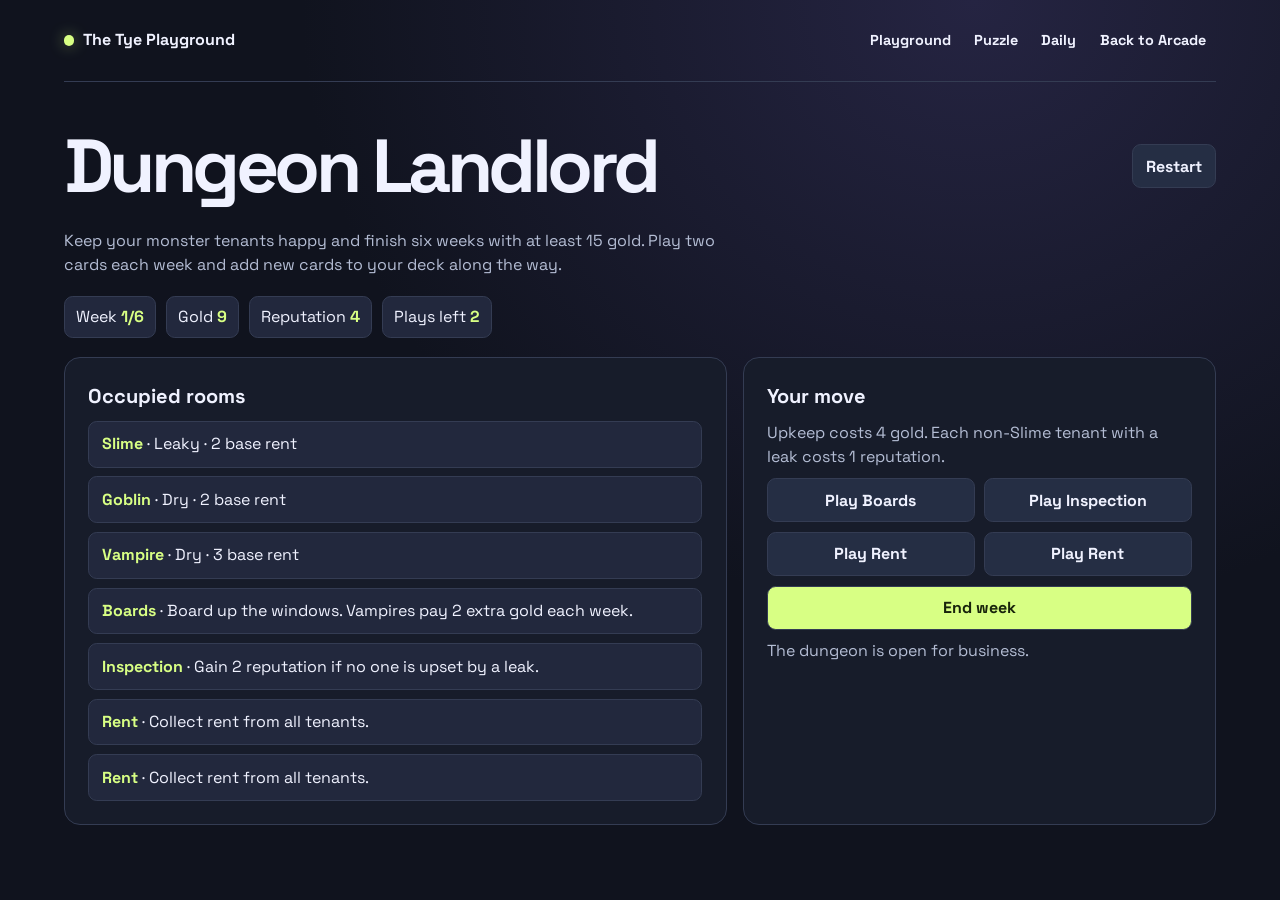
==== games/dungeon-landlord/index.html @ c092c9f3 "Add five strategy games to the Playground arcade" ====
<!doctype html>
<html lang="en">
<head>
<meta charset="utf-8">
<meta name="viewport" content="width=device-width,initial-scale=1">
<title>Dungeon Landlord — The Tye Playground</title>
<meta name="description" content="Build a deck, collect rent from monsters, and keep the dungeon solvent.">
<link rel="stylesheet" href="../../playground.css">
<link rel="stylesheet" href="../games.css">
<script src="../arcade-games.js" defer></script>
</head>
<body data-game="dungeon-landlord">
<header class="tye-header"><a class="tye-brand" href="../../">The Tye Playground</a><nav aria-label="Main"><a href="../../">Playground</a><a href="../../#pattern">Puzzle</a><a href="../../#daily">Daily</a><a href="../../404.html#games">Back to Arcade</a></nav></header>
<main>
<div class="heading"><h1>Dungeon Landlord</h1><button id="restart" type="button">Restart</button></div>
<p id="intro" class="intro"></p>
<div id="hud" class="hud" aria-label="Game status"></div>
<div class="layout">
<section class="panel" aria-labelledby="board-title"><h2 id="board-title"></h2><div id="board"></div></section>
<section class="panel"><h2>Your move</h2><p id="help"></p><div class="actions" id="actions" aria-label="Game actions" role="group"></div><p id="status" role="status"></p></section>
</div>
</main>
</body>
</html>
---- playground.css ----
@import url('https://fonts.googleapis.com/css2?family=Space+Grotesk:wght@400;500;600;700&family=Space+Mono:wght@400;700&display=swap');
:root{--tye-bg:#10131e;--tye-panel:#171c2a;--tye-line:#343c53;--tye-text:#f0f2ff;--tye-muted:#b4bdd4;--tye-accent:#d8ff84;--tye-focus:#ab9bff;--tye-font:'Space Grotesk',system-ui,sans-serif;--tye-backdrop:radial-gradient(ellipse at 76% 0%,#252442 0%,transparent 42rem),var(--tye-bg)}
.tye-header{width:min(72rem,calc(100% - 2rem));margin:auto;display:flex;align-items:center;justify-content:space-between;flex-wrap:wrap;gap:.45rem 1rem;padding:1.15rem 0;border-bottom:1px solid var(--tye-line);font:700 1rem/1.5 var(--tye-font);color:var(--tye-text)}
.tye-header nav{display:flex;gap:.15rem;flex-wrap:wrap;font-size:.9rem}
.tye-header a{display:inline-flex;align-items:center;min-height:44px;color:inherit;text-decoration:none}
.tye-header nav a{padding:.4rem .65rem;border-radius:.5rem}
.tye-header nav a:hover{background:var(--tye-panel)}
.tye-header nav [aria-current=page]{background:var(--tye-panel);color:var(--tye-accent)}
.tye-brand::before{content:"";display:inline-block;width:.65em;height:.65em;background:var(--tye-accent);border-radius:50%;margin-right:.55em;box-shadow:0 0 15px #d8ff8470}
.tye-header a:focus-visible,.play-link:focus-visible{outline:2px solid var(--tye-focus);outline-offset:3px}
  .arcade-grid{display:grid;grid-template-columns:repeat(3,minmax(0,1fr));gap:16px;margin:24px 0}
  .arcade-grid article{display:flex;flex-direction:column;border:1px solid #414862;border-radius:18px;overflow:hidden;background:#1e2335}
  .arcade-art{height:clamp(110px,20vw,195px);position:relative;overflow:hidden;background-size:20px 20px;background-image:linear-gradient(#ffffff13 1px,transparent 1px),linear-gradient(90deg,#ffffff13 1px,transparent 1px)}
  .arcade-art i{position:absolute;display:block}
  .sweep-art{background-color:#4c326e}
  .sweep-art i{width:44px;height:44px;border:2px solid #e7c8ff;border-radius:8px;transform:rotate(20deg);background:#7e52ba;box-shadow:0 0 24px #e7c8ff60}
  .sweep-art i:nth-child(1){left:18%;top:20%}.sweep-art i:nth-child(2){left:40%;top:53%;background:#d9ff86;border-color:#d9ff86}.sweep-art i:nth-child(3){left:69%;top:30%}
  .flight-art{background-color:#183952}
  .flight-art i{width:13%;height:33%;background:#80dfdb;border-radius:4px;box-shadow:0 0 20px #80dfdb60}
  .flight-art i:nth-child(1){left:62%;top:0}.flight-art i:nth-child(2){left:62%;bottom:0}.flight-art i:nth-child(3){left:24%;top:40%;width:33px;height:33px;border-radius:50%;background:#d9ff86}
  .arcade-copy{padding:clamp(14px,3vw,24px);display:flex;flex-direction:column;flex:1}
  .arcade-copy h3{font-size:24px;margin:0;color:inherit}
  .arcade-copy p:nth-of-type(2){margin-top:auto;padding-top:10px}
  .raccoon-art{display:grid;place-items:center;background-color:#50352e;font-size:clamp(48px,10vw,88px)}
  .arcade-copy .play-link{display:grid;place-items:center;text-decoration:none}
  .arcade-copy button,.arcade-copy .play-link{min-height:44px;border:0;border-radius:8px;background:#d9ff86;color:#19210f;padding:8px 12px;font:inherit;font-size:.95rem;font-weight:700;cursor:pointer}

.arcade-copy .play-link:hover,.arcade-copy button:hover{background:#eeffbe}
.playground-games .arcade-art{height:clamp(108px,14vw,145px)}
.playground-games .arcade-copy{padding:1rem}
.playground-games .arcade-copy p{margin:.5rem 0 1rem}
.playground-games .arcade-copy a{margin-top:auto}
@media(max-width:850px){.arcade-grid{grid-template-columns:repeat(2,minmax(0,1fr))}}
@media(max-width:590px){.arcade-grid{grid-template-columns:minmax(0,1fr)}.arcade-art{height:115px}}

.feature-art{display:grid;place-items:center;font-size:clamp(2rem,6vw,4.5rem)}
.town-that-copies-you-art{background-color:#284b41}
.haunted-mall-art{background-color:#462b5f}
.dungeon-landlord-art{background-color:#594137}
.midnight-delivery-art{background-color:#203d5c}
.pocket-planet-art{background-color:#343466}
.arcade-copy .play-link{margin-top:auto}
---- games/games.css ----
*{box-sizing:border-box}
body{margin:0;min-height:100vh;background:var(--tye-backdrop);color:var(--tye-text);font:1rem/1.5 var(--tye-font)}
main{width:min(72rem,calc(100% - 2rem));margin:2rem auto 3rem}
h1{font-size:clamp(2.2rem,7vw,4.7rem);letter-spacing:-.06em;line-height:1;margin:.2em 0}
h2{margin:0 0 .6rem;font-size:1.25rem}
p{margin:.6rem 0;color:var(--tye-muted)}
.intro{max-width:67ch}
.hud,.actions,.heading{display:flex;flex-wrap:wrap;gap:.6rem}
.heading{align-items:center;justify-content:space-between}
.hud{margin:1.2rem 0}
.hud span{background:#22283d;border:1px solid var(--tye-line);border-radius:.55rem;padding:.5rem .7rem}
.hud strong{color:var(--tye-accent)}
.layout{display:grid;grid-template-columns:minmax(0,1.4fr) minmax(0,1fr);gap:1rem}
.panel{padding:clamp(.8rem,2.5vw,1.45rem);background:var(--tye-panel);border:1px solid var(--tye-line);border-radius:1rem}
button{min-height:44px;padding:.5rem .8rem;font:700 1rem var(--tye-font);border:1px solid var(--tye-line);border-radius:.55rem;background:#252e44;color:var(--tye-text);cursor:pointer}
button:hover:not(:disabled){border-color:var(--tye-accent);background:#303c53}
button:disabled{opacity:.5;cursor:default}
button:focus-visible{outline:2px solid var(--tye-focus);outline-offset:3px}
.actions button{flex:1 1 9rem}
.actions .primary{background:var(--tye-accent);color:#18240b}
.actions .primary:hover:not(:disabled){background:#efffc7}
.map{display:grid;grid-template-columns:repeat(5,minmax(0,1fr));gap:.3rem}
.tile{display:grid;place-content:center;min-height:clamp(43px,8vw,75px);text-align:center;background:#26334a;border:1px solid var(--tye-line);border-radius:.4rem;font-size:clamp(.7rem,2vw,.94rem);overflow-wrap:anywhere}
.tile b{font-size:1.25rem;color:var(--tye-accent)}
.tile.blocked{background:#121521;color:#8d9ab8}
.tile.player{border-color:var(--tye-accent);background:#384438}
.tile.echo{box-shadow:inset 0 0 0 2px var(--tye-focus)}
.list{list-style:none;margin:0;padding:0;display:grid;gap:.55rem}
.list li{background:#22283d;border:1px solid var(--tye-line);border-radius:.55rem;padding:.65rem .8rem}
.list strong{color:var(--tye-accent)}
.outcome{color:var(--tye-accent);font-weight:700}
@media(max-width:700px){.layout{grid-template-columns:1fr}}
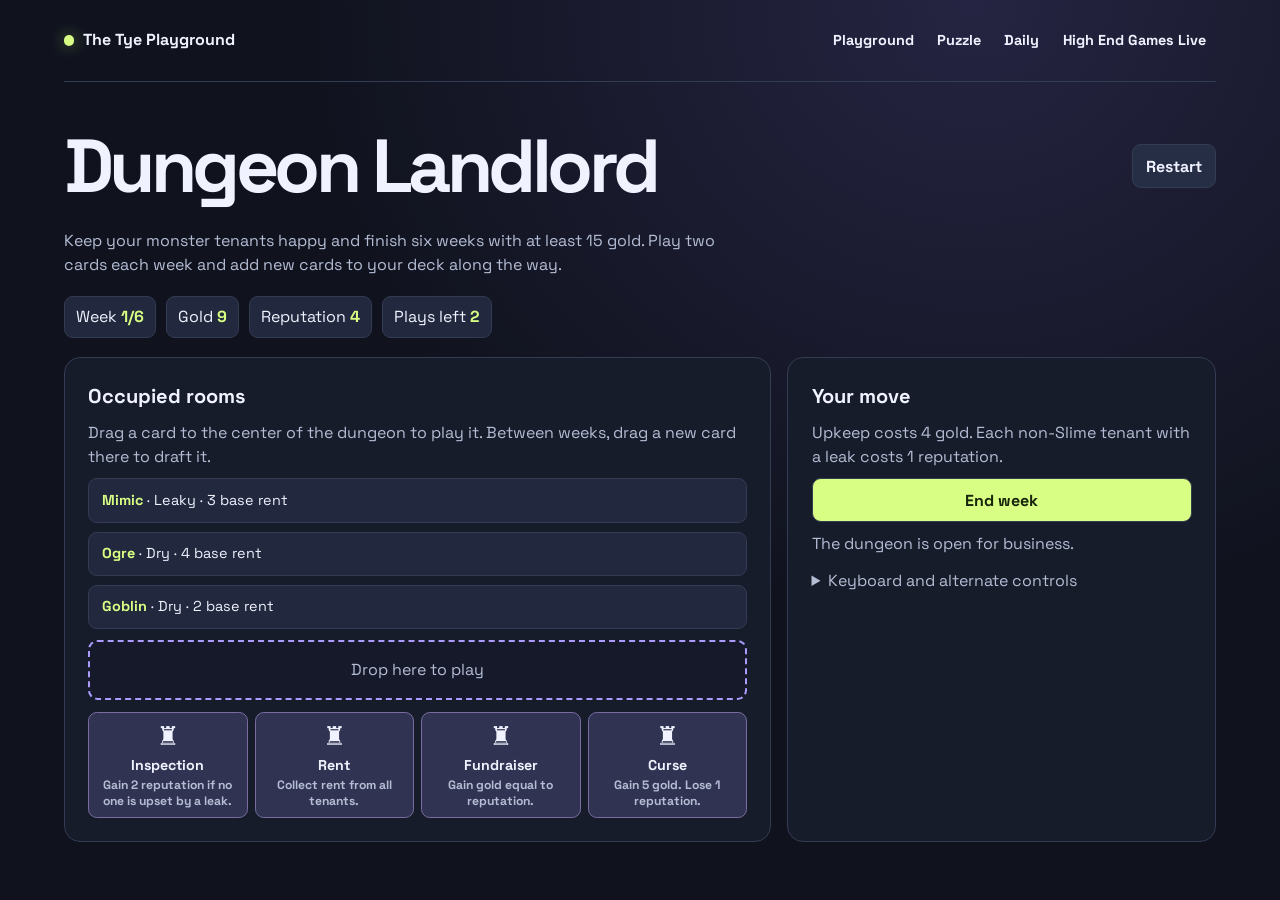
==== commit 6ee1ac6d: "Launch High End Games Live with direct touch controls" ====
--- a/games/dungeon-landlord/index.html
+++ b/games/dungeon-landlord/index.html
@@ -3,21 +3,21 @@
 <head>
 <meta charset="utf-8">
 <meta name="viewport" content="width=device-width,initial-scale=1">
-<title>Dungeon Landlord — The Tye Playground</title>
+<title>Dungeon Landlord — High End Games Live</title>
 <meta name="description" content="Build a deck, collect rent from monsters, and keep the dungeon solvent.">
 <link rel="stylesheet" href="../../playground.css">
-<link rel="stylesheet" href="../games.css">
+<link rel="stylesheet" href="../games.css"><link rel="stylesheet" href="../gestures.css">
 <script src="../arcade-games.js" defer></script>
 </head>
 <body data-game="dungeon-landlord">
-<header class="tye-header"><a class="tye-brand" href="../../">The Tye Playground</a><nav aria-label="Main"><a href="../../">Playground</a><a href="../../#pattern">Puzzle</a><a href="../../#daily">Daily</a><a href="../../404.html#games">Back to Arcade</a></nav></header>
+<header class="tye-header"><a class="tye-brand" href="../../">The Tye Playground</a><nav aria-label="Main"><a href="../../">Playground</a><a href="../../#pattern">Puzzle</a><a href="../../#daily">Daily</a><a href="../../404.html#games">High End Games Live</a></nav></header>
 <main>
 <div class="heading"><h1>Dungeon Landlord</h1><button id="restart" type="button">Restart</button></div>
 <p id="intro" class="intro"></p>
 <div id="hud" class="hud" aria-label="Game status"></div>
 <div class="layout">
-<section class="panel" aria-labelledby="board-title"><h2 id="board-title"></h2><div id="board"></div></section>
-<section class="panel"><h2>Your move</h2><p id="help"></p><div class="actions" id="actions" aria-label="Game actions" role="group"></div><p id="status" role="status"></p></section>
+<section class="panel" aria-labelledby="board-title"><h2 id="board-title"></h2><p id="gesture-help"></p><div id="board"></div></section>
+<section class="panel"><h2>Your move</h2><p id="help"></p><div class="actions" id="actions" aria-label="Game actions" role="group"></div><p id="status" role="status"></p><details class="fallback"><summary>Keyboard and alternate controls</summary><div id="fallback-actions" class="actions"></div></details></section>
 </div>
 </main>
 </body>
--- a/games/gestures.css
+++ b/games/gestures.css
@@ -0,0 +1,29 @@
+#board{position:relative}
+#board.complete{opacity:.68}
+#board.complete button{pointer-events:none}
+.town-map,.mall-floor,.object-tray{touch-action:none}
+.town-map .tile,.room-object,.orbit-zone,.game-card,.ghost-piece{display:grid;place-content:center;gap:.2rem;text-align:center}
+.town-map .tile{min-height:clamp(54px,10vw,88px);padding:2px;cursor:grab}
+.town-map .tile b:empty{display:none}
+.town-map .tile.blocked{opacity:.6}
+.mall-floor,.planet-surface{display:grid;grid-template-columns:repeat(3,minmax(0,1fr));gap:.5rem;padding:.6rem;border-radius:1rem;background:radial-gradient(ellipse,#384165,#121727 75%);margin-bottom:1rem}
+.room-object,.orbit-zone{min-height:89px;padding:.35rem;font-size:clamp(.78rem,2.8vw,.99rem)}
+.room-object b,.orbit-zone b,.game-card b,.ghost-piece b{font-size:1.6rem}
+.ghost-piece{grid-column:2;min-height:62px;cursor:grab;border-color:var(--tye-focus);background:#40336c}
+.scene-notes{margin:.55rem 0}
+.scene-notes li{font-size:.9rem}
+.drop-zone{padding:1rem;border:2px dashed var(--tye-focus);border-radius:.6rem;text-align:center;color:var(--tye-muted);margin-block:.7rem;background:#16192a}
+.object-tray{display:grid;grid-template-columns:repeat(auto-fit,minmax(min(100%,115px),1fr));gap:.45rem}
+.game-card{padding:.4rem;min-height:106px;font-size:.89rem;cursor:grab;background:#303351;border-color:#786ca1}
+.game-card small,.orbit-zone small{font-size:.76rem;color:var(--tye-muted)}
+.game-card[aria-disabled=true]:not([data-grab]){opacity:.55}
+.orbit-zone{min-height:99px;background:#3b4554;border-color:#8c8d75}
+.orbit-zone.shadow{background:#242840;border-color:#575273}
+.drag-ghost{position:fixed;z-index:1000;left:0;top:0;pointer-events:none;font-size:2.3rem;filter:drop-shadow(0 4px 8px #000)}
+.layout{grid-template-columns:minmax(0,1.65fr) minmax(0,1fr)}
+#actions:empty{display:none}
+.fallback{margin-top:.8rem}
+.fallback summary{cursor:pointer;color:var(--tye-muted)}
+.fallback .actions{margin-top:.6rem}
+@media(max-width:700px){.layout{grid-template-columns:1fr}}
+@media(max-width:700px){.object-tray{grid-template-columns:repeat(3,minmax(0,1fr))}.game-card{min-height:82px}.orbit-zone{min-height:74px}.planet-surface{margin-bottom:.5rem}}
